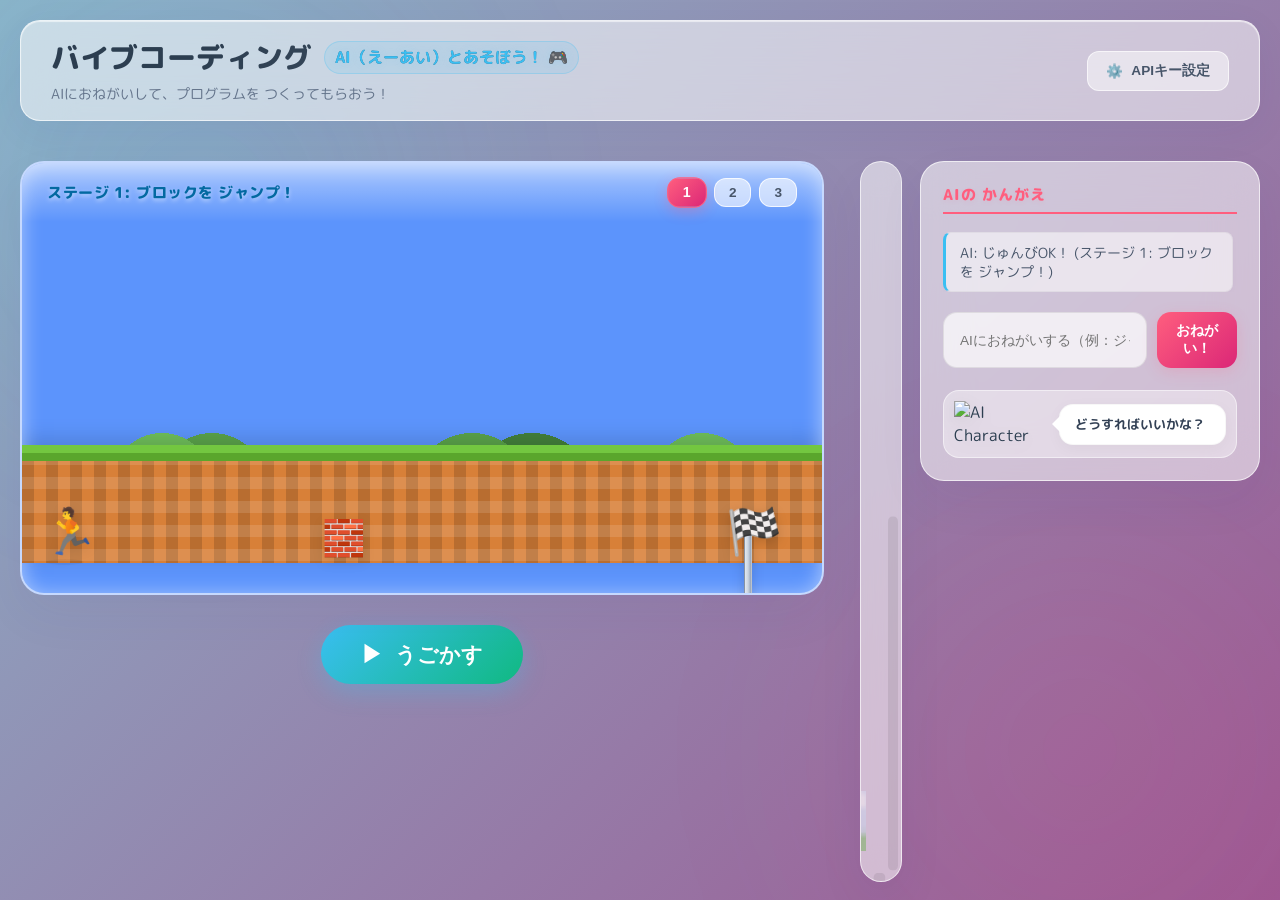
==== index.html @ 45558988 "Update index.html" ====
<!DOCTYPE html>
<html lang="ja">

<head>
    <meta charset="UTF-8">
    <meta name="viewport" content="width=device-width, initial-scale=1.0">
    <title>バイブコーディング | AIとあそぼう！ 🎮</title> 
    <!-- Google Fonts: Outfit & M PLUS Rounded 1c -->
    <link rel="preconnect" href="https://fonts.googleapis.com">
    <link rel="preconnect" href="https://fonts.gstatic.com" crossorigin>
    <link href="https://fonts.googleapis.com/css2?family=M+PLUS+Rounded+1c:wght@400;700;800&family=Outfit:wght@400;600;800&display=swap" rel="stylesheet">
    <link rel="stylesheet" href="css/style.css">
    <!-- Local Blockly Library -->
    <script src="script/vendor/blockly_compressed.js"></script>
    <script src="script/vendor/blocks_compressed.js"></script>
    <script src="script/vendor/javascript_compressed.js"></script>
    <script src="script/vendor/ja.js"></script> 
    <script src="script/vendor/msg/js/ja.js"></script>
    <script src="script/vendor/blockly.min.js"></script>
    <script src="script/vendor/blockly.min.js"></script>
    <script src="script/vendor/blockly.min.js"></script>
    <script src="script/vendor/blockly.min.js"></script>
    <script src="script/vendor/blockly.min.js"></script>
    <script src="script/vendor/blockly.min.js"></script>
    <script src="script/vendor/blockly.min.js"></script>
    <script src="script/vendor/blockly.min.js"></script>    
    <script src="script/vendor/blockly.min.js"></script>

</head>

<body>
    <!-- Dark Cyber-Neon Background Glows -->
    <div class="bg-glow bg-glow-1"></div>
    <div class="bg-glow bg-glow-2"></div>

    <header>
        <div id="header-main-content">
            <div class="header-titles">
                <h1>バイブコーディング <span>AI（えーあい）とあそぼう！ 🎮</span></h1>
                <p>AIにおねがいして、プログラムを つくってもらおう！</p>
            </div>
            <button id="api-toggle-btn" title="APIキー設定">
                <span class="gear-icon">⚙️</span>
                <span class="btn-text">APIキー設定</span>
            </button>
        </div>
        <div id="api-key-container" class="collapsed">
            <div class="api-key-inner">
                <div class="mode-selector">
                    <label>判定モード:</label>
                    <select id="mode-select">
                        <option value="gemini">🌐 Gemini API</option>
                        <option value="nlp">🧠 高度な自然言語処理</option>
                    </select>
                </div>
                <div id="gemini-settings">
                    <input type="password" id="api-key-input" placeholder="Gemini APIキーを入力してね">
                    <button id="save-api-key-btn">保存する</button>
                </div>
            </div>
        </div>
    </header>

    <main>
        <div id="blockly-div">
            <!-- Blockly workspace will be injected here -->
        </div>

        <div id="top-ui">
            <div id="preview-area">
                <!-- Cyber clouds drifting in background -->
                <div class="cyber-clouds">
                    <div class="cloud cloud-1">☁️</div>
                    <div class="cloud cloud-2">☁️</div>
                </div>
                
                <div class="stage-header">
                    <div class="preview-label" id="current-stage-label">ステージ 1: いわを ジャンプ！</div>
                    <div id="stage-selector">
                        <button class="stage-btn active" data-stage="1">1</button>
                        <button class="stage-btn" data-stage="2">2</button>
                        <button class="stage-btn" data-stage="3">3</button>
                    </div>
                </div>
                <div id="clear-message">クリア！おめでとう 🎉</div>
                <div id="game-world">
                    <div id="goal">🏁</div>
                    <div id="obstacles-container"></div>
                    <div id="player-shadow"></div>
                    <div id="player">👮</div>
                </div>
            </div>
            <button id="run-button">
                <span class="icon">▶</span> うごかす
            </button>
        </div>

        <div id="ai-side-panel">
            <div class="panel-header">AIの かんがえ</div>
            <div id="ai-log">
                <div class="log-entry system-msg">おねがいを まっているよ...</div>
            </div>
            <div id="vibe-input-container">
                <input type="text" id="vibe-input" placeholder="AIにおねがいする（例：ジャンプしてください / 右に進んでください / ゴールまで行きたいです / 障害物をよけてください）">
                <button id="vibe-btn">おねがい！</button>
            </div>
            <div id="ai-chara-container">
                <img src="assets/chara.svg" id="ai-chara" alt="AI Character">
                <div class="speech-bubble">どうすればいいかな？</div>
            </div>
        </div>

        <!-- AIの「手」アニメーション用コンテナ（今回は魔法の杖🪄） -->
        <div id="hand-container">
            <div id="ai-hand">🪄</div>
        </div>

        <!-- 魔法のきらきらパーティクルテール用コンテナ -->
        <div id="particle-container"></div>
    </main>

    <script src="script/main.js"></script>
</body>

</html>
---- css/style.css ----
:root {
    --primary: #ff5e7e;       /* Sweet Pink / Coral */
    --secondary: #3abff2;     /* Sky Blue */
    --accent: #9b5de5;        /* Dreamy Purple */
    --dark: #2c3e50;          /* Deep slate charcoal (highly readable) */
    --bg-dark: #f0f4f8;       /* Very soft bright background base */
    --panel-bg: rgba(255, 255, 255, 0.55); /* White glasspane */
    --panel-border: rgba(255, 255, 255, 0.65); /* Translucent white border */
    --panel-border-focus: rgba(255, 94, 126, 0.35);
    --glow-cyan: 0 0 15px rgba(58, 191, 242, 0.25);
    --glow-pink: 0 0 15px rgba(255, 94, 126, 0.25);
}

body {
    font-family: 'M PLUS Rounded 1c', 'Outfit', sans-serif;
    margin: 0;
    padding: 0;
    background-color: var(--bg-dark);
    background-image: linear-gradient(135deg, #8ab4c9 0%, #9d5893 100%);
    color: var(--dark);
    display: flex;
    flex-direction: column;
    min-height: 100vh;
    position: relative;
    overflow-x: hidden;
}

/* Background Glowing Pastel Blobs */
.bg-glow {
    position: fixed;
    width: 600px;
    height: 600px;
    border-radius: 50%;
    filter: blur(120px);
    z-index: -1;
    pointer-events: none;
    opacity: 0.35; /* Brighter opacity for bright pastel look */
    transition: all 1s ease;
}

.bg-glow-1 {
    background: radial-gradient(circle, rgba(58, 191, 242, 0.4) 0%, transparent 70%);
    top: -100px;
    left: -100px;
    animation: blob-float-1 25s infinite ease-in-out alternate;
}

.bg-glow-2 {
    background: radial-gradient(circle, rgba(255, 94, 126, 0.4) 0%, transparent 70%);
    bottom: -150px;
    right: -100px;
    animation: blob-float-2 30s infinite ease-in-out alternate;
}

@keyframes blob-float-1 {
    0% { transform: translate(0, 0) scale(1) rotate(0deg); }
    50% { transform: translate(150px, 100px) scale(1.2) rotate(180deg); }
    100% { transform: translate(50px, -50px) scale(0.9) rotate(360deg); }
}

@keyframes blob-float-2 {
    0% { transform: translate(0, 0) scale(1.2) rotate(0deg); }
    50% { transform: translate(-100px, -150px) scale(0.8) rotate(-180deg); }
    100% { transform: translate(100px, 50px) scale(1.1) rotate(-360deg); }
}

/* Floating Dreamy Glass Header */
header {
    margin: 20px;
    padding: 15px 30px;
    background: var(--panel-bg);
    backdrop-filter: blur(25px);
    -webkit-backdrop-filter: blur(25px);
    border: 1px solid var(--panel-border);
    border-radius: 20px;
    box-shadow: 0 10px 40px rgba(31, 38, 135, 0.05), inset 0 1px 1px rgba(255, 255, 255, 0.6);
    z-index: 1000;
    transition: border-color 0.3s;
}

header:hover {
    border-color: rgba(255, 255, 255, 0.9);
}

#header-main-content {
    display: flex;
    justify-content: space-between;
    align-items: center;
    gap: 20px;
}

.header-titles h1 {
    margin: 0;
    font-size: 1.8rem;
    font-weight: 800;
    background: linear-gradient(135deg, var(--dark) 30%, #475569 100%);
    -webkit-background-clip: text;
    -webkit-text-fill-color: transparent;
    display: flex;
    align-items: center;
    gap: 12px;
}

.header-titles h1 span {
    font-size: 1rem;
    font-weight: 700;
    padding: 4px 10px;
    background: rgba(58, 191, 242, 0.12);
    border: 1px solid rgba(58, 191, 242, 0.25);
    border-radius: 50px;
    color: var(--secondary);
    text-shadow: 0 0 8px rgba(58, 191, 242, 0.15);
    -webkit-text-fill-color: var(--secondary); /* override text gradient */
}

.header-titles p {
    margin: 5px 0 0 0;
    color: #64748b;
    font-size: 0.9rem;
    font-weight: 400;
}

/* API Config Toggle Button */
#api-toggle-btn {
    display: flex;
    align-items: center;
    gap: 8px;
    background: rgba(255, 255, 255, 0.5);
    border: 1px solid var(--panel-border);
    color: #475569;
    padding: 10px 18px;
    border-radius: 12px;
    cursor: pointer;
    font-weight: bold;
    font-size: 0.85rem;
    transition: all 0.3s cubic-bezier(0.4, 0, 0.2, 1);
}

#api-toggle-btn:hover {
    background: rgba(255, 255, 255, 0.85);
    border-color: var(--secondary);
    color: var(--dark);
    box-shadow: var(--glow-cyan);
    transform: translateY(-2px);
}

#api-toggle-btn:active {
    transform: translateY(0);
}

#api-toggle-btn .gear-icon {
    display: inline-block;
    transition: transform 0.6s ease;
}

#api-toggle-btn:hover .gear-icon {
    transform: rotate(90deg);
}

/* Collapsible API Panel */
#api-key-container {
    max-height: 0;
    overflow: hidden;
    transition: max-height 0.4s cubic-bezier(0.4, 0, 0.2, 1), margin-top 0.4s ease;
    opacity: 0;
}

#api-key-container.show {
    max-height: 160px;
    margin-top: 15px;
    opacity: 1;
}

.api-key-inner {
    display: flex;
    flex-direction: column;
    justify-content: center;
    gap: 12px;
    padding: 10px 0;
    border-top: 1px dashed rgba(0, 0, 0, 0.08);
}

.mode-selector {
    display: flex;
    align-items: center;
    gap: 10px;
    justify-content: center;
}

.mode-selector label {
    font-weight: 600;
    color: var(--dark);
}

.mode-selector select {
    background: rgba(255, 255, 255, 0.7);
    border: 1.5px solid rgba(0, 0, 0, 0.08);
    color: var(--dark);
    padding: 8px 12px;
    border-radius: 12px;
    outline: none;
    font-size: 0.9rem;
    font-family: 'M PLUS Rounded 1c', 'Outfit', sans-serif;
    transition: all 0.3s;
    cursor: pointer;
}

.mode-selector select:focus {
    border-color: var(--secondary);
    background: white;
    box-shadow: var(--glow-cyan);
}

#gemini-settings {
    display: flex;
    justify-content: center;
    gap: 12px;
}

#api-key-input {
    background: rgba(255, 255, 255, 0.7);
    border: 1.5px solid rgba(0, 0, 0, 0.08);
    color: var(--dark);
    padding: 10px 16px;
    border-radius: 12px;
    width: 320px;
    outline: none;
    font-size: 0.9rem;
    transition: all 0.3s;
}

#api-key-input:focus {
    border-color: var(--secondary);
    background: white;
    box-shadow: var(--glow-cyan);
}

#save-api-key-btn {
    padding: 10px 22px;
    background: linear-gradient(135deg, var(--secondary) 0%, #0284c7 100%);
    color: white;
    border: none;
    border-radius: 12px;
    cursor: pointer;
    font-weight: 800;
    transition: all 0.3s;
    box-shadow: 0 4px 15px rgba(58, 191, 242, 0.2);
}

#save-api-key-btn:hover {
    transform: translateY(-2px);
    box-shadow: var(--glow-cyan);
    filter: brightness(1.05);
}

/* Main Content Area */
main {
    flex: 1;
    width: 100%;
    position: relative;
    overflow: hidden;
    padding-bottom: 20px;
}

/* Blockly Workspace inside Glass Frame */
#blockly-div {
    width: calc(100% - 860px - 380px);
    height: calc(100% - 40px);
    position: absolute;
    top: 20px;
    left: 860px;
    background: var(--panel-bg);
    backdrop-filter: blur(15px);
    -webkit-backdrop-filter: blur(15px);
    border: 1px solid var(--panel-border);
    border-radius: 24px;
    box-shadow: 0 20px 50px rgba(31, 38, 135, 0.05);
    overflow: hidden;
    transition: border-color 0.3s;
}

#blockly-div:hover {
    border-color: rgba(255, 255, 255, 0.9);
}

/* UI Panel: Preview screen & Run button */
#top-ui {
    position: absolute;
    top: 20px;
    left: 20px;
    display: flex;
    flex-direction: column;
    align-items: center;
    gap: 20px;
    z-index: 100;
    pointer-events: none;
}

#preview-area {
    pointer-events: auto;
    width: 800px;
    height: 400px;
    background: #5c94fc; /* Classic vibrant Mario Sky Blue */
    border: 2px solid var(--panel-border);
    border-radius: 24px;
    box-shadow: 0 20px 50px rgba(31, 38, 135, 0.05), inset 0 2px 20px rgba(255, 255, 255, 0.5);
    display: flex;
    flex-direction: column;
    justify-content: flex-end;
    align-items: center;
    position: relative;
    overflow: hidden;
    padding-bottom: 30px;
    transition: all 0.3s ease;
}

#preview-area::before {
    content: '';
    position: absolute;
    bottom: 110px; /* Sits exactly on top of the 110px high game-world ground! */
    left: 0;
    width: 100%;
    height: 95px; /* Height of the hills */
    background: 
        radial-gradient(circle at 140px 95px, #73c740 50px, transparent 50px),
        radial-gradient(circle at 190px 100px, #5aa62c 55px, transparent 55px),
        radial-gradient(circle at 450px 105px, #5aa62c 60px, transparent 60px),
        radial-gradient(circle at 510px 110px, #3f7d1a 65px, transparent 65px),
        radial-gradient(circle at 680px 95px, #73c740 50px, transparent 50px);
    opacity: 0.85;
    z-index: 1; /* Render behind elements but on top of sky */
    pointer-events: none;
}

#preview-area:hover {
    border-color: rgba(255, 255, 255, 0.9);
    box-shadow: 0 20px 50px rgba(31, 38, 135, 0.08), 0 0 30px rgba(58, 191, 242, 0.1), inset 0 2px 20px rgba(255, 255, 255, 0.6);
}

/* Animated Dreamy Clouds */
.cyber-clouds {
    position: absolute;
    top: 60px;
    width: 100%;
    height: 100px;
    pointer-events: none;
    opacity: 0.8;
}

.cloud {
    position: absolute;
    font-size: 2.2rem;
    color: #ffffff;
    filter: drop-shadow(0 4px 8px rgba(255, 255, 255, 0.9)) drop-shadow(0 2px 4px rgba(31, 38, 135, 0.04));
}

.cloud-1 {
    left: -100px;
    animation: drift-cloud-1 35s infinite linear;
}

.cloud-2 {
    left: -150px;
    top: 40px;
    animation: drift-cloud-2 48s infinite linear;
    transform: scale(0.8);
    opacity: 0.7;
}

@keyframes drift-cloud-1 {
    0% { left: -50px; }
    100% { left: 850px; }
}

@keyframes drift-cloud-2 {
    0% { left: -50px; }
    100% { left: 850px; }
}

/* Stage Header info */
.stage-header {
    width: 100%;
    display: flex;
    justify-content: space-between;
    align-items: center;
    padding: 15px 25px;
    box-sizing: border-box;
    position: absolute;
    top: 0;
    background: linear-gradient(180deg, rgba(255, 255, 255, 0.5) 0%, transparent 100%);
    z-index: 10;
}

.preview-label {
    font-size: 0.95rem;
    font-weight: 800;
    color: #0369a1; /* High-readability ocean blue */
    text-shadow: 0 2px 4px rgba(255, 255, 255, 0.5);
    letter-spacing: 0.5px;
}

#stage-selector {
    display: flex;
    gap: 8px;
}

.stage-btn {
    background: rgba(255, 255, 255, 0.6);
    color: #475569;
    border: 1px solid rgba(255, 255, 255, 0.8);
    padding: 6px 14px;
    border-radius: 12px;
    font-weight: bold;
    cursor: pointer;
    font-size: 0.85rem;
    transition: all 0.3s cubic-bezier(0.4, 0, 0.2, 1);
}

.stage-btn:hover {
    background: rgba(255, 255, 255, 0.95);
    color: var(--secondary);
    border-color: var(--secondary);
}

.stage-btn.active {
    background: linear-gradient(135deg, var(--primary) 0%, #db2777 100%);
    color: white;
    border-color: var(--primary);
    box-shadow: 0 4px 12px rgba(255, 94, 126, 0.3);
    transform: scale(1.05);
}

/* Clear Message Banner */
#clear-message {
    position: absolute;
    top: 40%;
    left: 50%;
    transform: translate(-50%, -50%) scale(0);
    font-size: 3.5rem;
    font-weight: 800;
    background: linear-gradient(135deg, #e11d48 0%, #ff8e53 100%);
    -webkit-background-clip: text;
    -webkit-text-fill-color: transparent;
    filter: drop-shadow(0 4px 8px rgba(225, 29, 72, 0.2));
    opacity: 0;
    z-index: 200;
    pointer-events: none;
    transition: all 0.6s cubic-bezier(0.175, 0.885, 0.32, 1.4);
    letter-spacing: 2px;
}

#clear-message.show {
    transform: translate(-50%, -50%) scale(1);
    opacity: 1;
    animation: clear-bounce 0.8s infinite alternate ease-in-out 0.6s;
}

@keyframes clear-bounce {
    0% { transform: translate(-50%, -50%) scale(1); }
    100% { transform: translate(-50%, -58%) scale(1.05); }
}

/* Retro Pixel-Style Mario Dirt Ground */
#game-world {
    width: 100%;
    height: 110px;
    position: relative;
    border-top: 8px solid #73c740; /* Thick classic grass green border */
    background-color: #d88038; /* Classic Mario brick brown */
    background-image: 
        linear-gradient(rgba(255, 255, 255, 0.12) 50%, transparent 50%),
        linear-gradient(90deg, rgba(0, 0, 0, 0.15) 50%, transparent 50%);
    background-size: 24px 24px;
    box-shadow: inset 0 8px 0 #5aa62c, 0 -6px 20px rgba(0, 0, 0, 0.15); /* Grass shadow underneath grass border */
    z-index: 2;
}

/* Elements styles */
#player {
    position: absolute;
    bottom: 0;
    left: 20px;
    font-size: 45px;
    transition: left 0.5s ease-out, bottom 0.3s ease-out;
    z-index: 10;
    filter: drop-shadow(0 4px 6px rgba(0, 0, 0, 0.12));
}

#player-shadow {
    position: absolute;
    bottom: -2px;
    left: 20px;
    width: 38px;
    height: 6px;
    background: rgba(0, 0, 0, 0.12); /* Soft shadow on the bright grass */
    border-radius: 50%;
    transition: left 0.5s ease-out, transform 0.1s ease-out, opacity 0.1s ease-out;
    z-index: 5;
}

.obstacle {
    position: absolute;
    bottom: 0;
    font-size: 35px;
    filter: drop-shadow(0 4px 6px rgba(0, 0, 0, 0.1));
}

.hole {
    position: absolute;
    bottom: -6px;
    height: 118px; /* Cover the entire height of the ground */
    background: #090a16; /* Deep black abyss */
    border: 4px solid #e11d48; /* Warning red border */
    box-shadow: 0 0 15px rgba(225, 29, 72, 0.3);
    border-radius: 8px;
    z-index: 5;
}

#goal {
    position: absolute;
    bottom: 0;
    right: 40px; /* Shift slightly to align perfectly with flagpole */
    font-size: 45px;
    filter: drop-shadow(0 4px 6px rgba(0, 0, 0, 0.15));
    animation: flag-wave 2s infinite ease-in-out;
    z-index: 10;
}

@keyframes flag-wave {
    0%, 100% { transform: rotate(0deg) translateY(0); }
    50% { transform: rotate(8deg) translateY(-3px); }
}

#goal::before {
    content: '';
    position: absolute;
    bottom: -110px; /* Stretch down to the bottom of the ground */
    left: 18px;
    width: 6px;
    height: 155px; /* Flagpole height */
    background: linear-gradient(90deg, #e2e8f0, #cbd5e1, #94a3b8);
    border: 1px solid rgba(0, 0, 0, 0.15);
    border-radius: 3px;
    z-index: -1;
}

/* Premium Bright Gradient Action Button */
#run-button {
    pointer-events: auto;
    padding: 14px 40px;
    font-size: 1.3rem;
    font-weight: 800;
    color: white;
    background: linear-gradient(135deg, var(--secondary) 0%, #10b981 100%);
    border: none;
    border-radius: 50px;
    cursor: pointer;
    box-shadow: 0 8px 25px rgba(58, 191, 242, 0.3);
    transition: all 0.3s cubic-bezier(0.4, 0, 0.2, 1);
    display: flex;
    align-items: center;
    gap: 12px;
    margin-top: 10px;
}

#run-button:hover {
    transform: translateY(-4px) scale(1.04);
    box-shadow: 0 10px 30px rgba(58, 191, 242, 0.5);
    filter: brightness(1.05);
}

#run-button:active {
    transform: translateY(-1px) scale(0.98);
}

#run-button .icon {
    font-size: 1.4rem;
}

/* Dreamy Dashboard AI Panel */
#ai-side-panel {
    position: absolute;
    top: 20px;
    right: 20px;
    width: 340px;
    max-height: calc(100vh - 170px);
    background: var(--panel-bg);
    backdrop-filter: blur(25px);
    -webkit-backdrop-filter: blur(25px);
    border: 1px solid var(--panel-border);
    border-radius: 24px;
    box-shadow: 0 20px 50px rgba(31, 38, 135, 0.05);
    display: flex;
    flex-direction: column;
    padding: 22px;
    box-sizing: border-box;
    z-index: 100;
    transition: border-color 0.3s;
}

#ai-side-panel:hover {
    border-color: rgba(255, 94, 126, 0.3);
}

.panel-header {
    font-weight: 800;
    color: var(--primary);
    text-shadow: 0 2px 4px rgba(255, 94, 126, 0.1);
    margin-bottom: 18px;
    font-size: 0.95rem;
    border-bottom: 2px solid var(--primary);
    padding-bottom: 6px;
    letter-spacing: 1px;
}

#ai-log {
    flex: 1;
    overflow-y: auto;
    font-size: 0.85rem;
    margin-bottom: 20px;
    display: flex;
    flex-direction: column;
    gap: 10px;
    padding-right: 4px;
}

/* Scrollbar for AI log */
#ai-log::-webkit-scrollbar {
    width: 4px;
}

#ai-log::-webkit-scrollbar-track {
    background: rgba(0, 0, 0, 0.02);
}

#ai-log::-webkit-scrollbar-thumb {
    background: var(--primary);
    border-radius: 10px;
}

.log-entry {
    background: rgba(255, 255, 255, 0.55);
    border: 1px solid rgba(0, 0, 0, 0.04);
    border-left: 3.5px solid var(--secondary);
    padding: 10px 14px;
    border-radius: 8px;
    color: #475569;
    animation: fadeIn 0.4s cubic-bezier(0.4, 0, 0.2, 1);
    line-height: 1.4;
    box-shadow: 0 2px 6px rgba(31, 38, 135, 0.02);
}

.log-entry.system-msg {
    border-left-color: var(--accent);
}

@keyframes fadeIn {
    from {
        opacity: 0;
        transform: translateY(8px);
    }
    to {
        opacity: 1;
        transform: translateY(0);
    }
}

/* Vibe Input Box */
#vibe-input-container {
    display: flex;
    gap: 10px;
    margin-bottom: 22px;
}

#vibe-input {
    flex: 1;
    background: rgba(255, 255, 255, 0.7);
    border: 1.5px solid rgba(0, 0, 0, 0.08);
    color: var(--dark);
    padding: 12px 16px;
    border-radius: 14px;
    font-size: 0.85rem;
    outline: none;
    transition: all 0.3s;
}

#vibe-input:focus {
    border-color: var(--primary);
    background: white;
    box-shadow: var(--glow-pink);
}

#vibe-btn {
    padding: 10px 18px;
    background: linear-gradient(135deg, var(--primary) 0%, #db2777 100%);
    color: white;
    border: none;
    border-radius: 14px;
    cursor: pointer;
    font-weight: 800;
    font-size: 0.85rem;
    box-shadow: 0 4px 15px rgba(255, 94, 126, 0.2);
    transition: all 0.3s;
}

#vibe-btn:hover {
    transform: translateY(-2px);
    box-shadow: var(--glow-pink);
    filter: brightness(1.05);
}

/* Character display area */
#ai-chara-container {
    position: relative;
    display: flex;
    align-items: center;
    gap: 15px;
    background: rgba(255, 255, 255, 0.4);
    border: 1px solid rgba(255, 255, 255, 0.5);
    border-radius: 16px;
    padding: 10px;
}

#ai-chara {
    width: 90px;
    height: auto;
    filter: drop-shadow(0 4px 8px rgba(0, 0, 0, 0.06));
    animation: floating 3.5s ease-in-out infinite;
}

@keyframes floating {
    0%, 100% { transform: translateY(0) rotate(0deg); }
    50% { transform: translateY(-8px) rotate(2deg); }
}

.speech-bubble {
    flex: 1;
    background: white;
    color: #334155;
    padding: 10px 15px;
    border-radius: 14px;
    font-size: 0.8rem;
    font-weight: 700;
    position: relative;
    box-shadow: 0 4px 15px rgba(0, 0, 0, 0.04);
    border: 1px solid rgba(0, 0, 0, 0.03);
}

.speech-bubble::before {
    content: '';
    position: absolute;
    left: -8px;
    top: 50%;
    transform: translateY(-50%);
    border-width: 8px 8px 8px 0;
    border-style: solid;
    border-color: transparent white transparent transparent;
}

/* Magical particle system */
#hand-container {
    position: fixed;
    top: 0;
    left: 0;
    width: 100vw;
    height: 100vh;
    pointer-events: none;
    z-index: 9999;
}

#ai-hand {
    position: absolute;
    font-size: 55px;
    display: none;
    filter: drop-shadow(0 4px 12px rgba(0, 0, 0, 0.1));
    transition: all 0.8s cubic-bezier(0.19, 1, 0.22, 1);
}

.hand-grabbing {
    animation: wand-flick 0.3s ease;
}

@keyframes wand-flick {
    0% { transform: rotate(0deg) scale(1); }
    50% { transform: rotate(-25deg) scale(1.2); }
    100% { transform: rotate(0deg) scale(1); }
}

/* Particle sparkles generated in JS */
.sparkle-particle {
    position: absolute;
    width: 10px;
    height: 10px;
    border-radius: 50%;
    pointer-events: none;
    z-index: 9999;
    animation: spark-fade 0.8s forwards ease-out;
}

@keyframes spark-fade {
    0% {
        transform: scale(1.2) translate(0, 0);
        opacity: 1;
    }
    100% {
        transform: scale(0.1) translate(var(--dx), var(--dy));
        opacity: 0;
    }
}

/* Custom styled Blockly blocks inside SVG */
.blocklyPath {
    stroke-width: 3.5px !important;
    filter: drop-shadow(0 6px 10px rgba(31, 38, 135, 0.08)) !important;
}

.blocklyMainBackground {
    stroke: none !important;
}

.blocklyFlyoutBackground {
    fill: rgba(255, 255, 255, 0.85) !important;
    backdrop-filter: blur(15px);
    stroke: var(--panel-border) !important;
    stroke-width: 1px !important;
}

.blocklyWorkspaceBackground {
    fill: rgba(255, 255, 255, 0.1) !important;
}

.blocklySvg {
    background-color: transparent !important;
}

.blocklyScrollbarHandle {
    fill: rgba(0, 0, 0, 0.08) !important;
    rx: 4px;
}

.blocklyScrollbarHandle:hover {
    fill: rgba(0, 0, 0, 0.2) !important;
}

/* Responsive adjustments for tablet / mobile devices */
@media (max-width: 1250px) {
    main {
        display: flex;
        flex-direction: column;
        overflow-y: auto;
        overflow-x: hidden;
        padding-top: 10px;
    }

    #blockly-div {
        position: relative;
        top: 0;
        left: 0;
        width: calc(100% - 40px);
        height: 500px;
        margin: 0 auto;
        order: 2;
    }

    #top-ui {
        position: relative;
        top: 0;
        left: 0;
        width: 100%;
        padding: 0 20px;
        box-sizing: border-box;
        order: 1;
        pointer-events: auto;
    }

    #preview-area {
        width: 100%;
        max-width: 800px;
        height: 350px;
        margin: 0 auto;
    }

    #ai-side-panel {
        position: relative;
        top: 0;
        right: 0;
        width: calc(100% - 40px);
        max-width: 800px;
        margin: 20px auto;
        order: 3;
    }
}

@media (max-width: 600px) {
    header {
        margin: 10px;
        padding: 12px 20px;
    }

    .header-titles h1 {
        font-size: 1. 5rem;
        flex-direction: column;
        align-items: flex-start;
        gap: 6px;
    }

    .header-titles h1 span {
        font-size: 0.8rem;
    }

    .header-titles p {
        font-size: 0.8rem;
    }

    #api-toggle-btn {
        padding: 8px 12px;
    }

    #api-toggle-btn .btn-text {
        display: none;
    }

    .stage-btn {
        padding: 4px 8px;
        font-size: 0.8rem;
    }

    .preview-label {
        font-size: 0.8rem;
    }

    #clear-message {
        font-size: 2.2rem;
    }
}
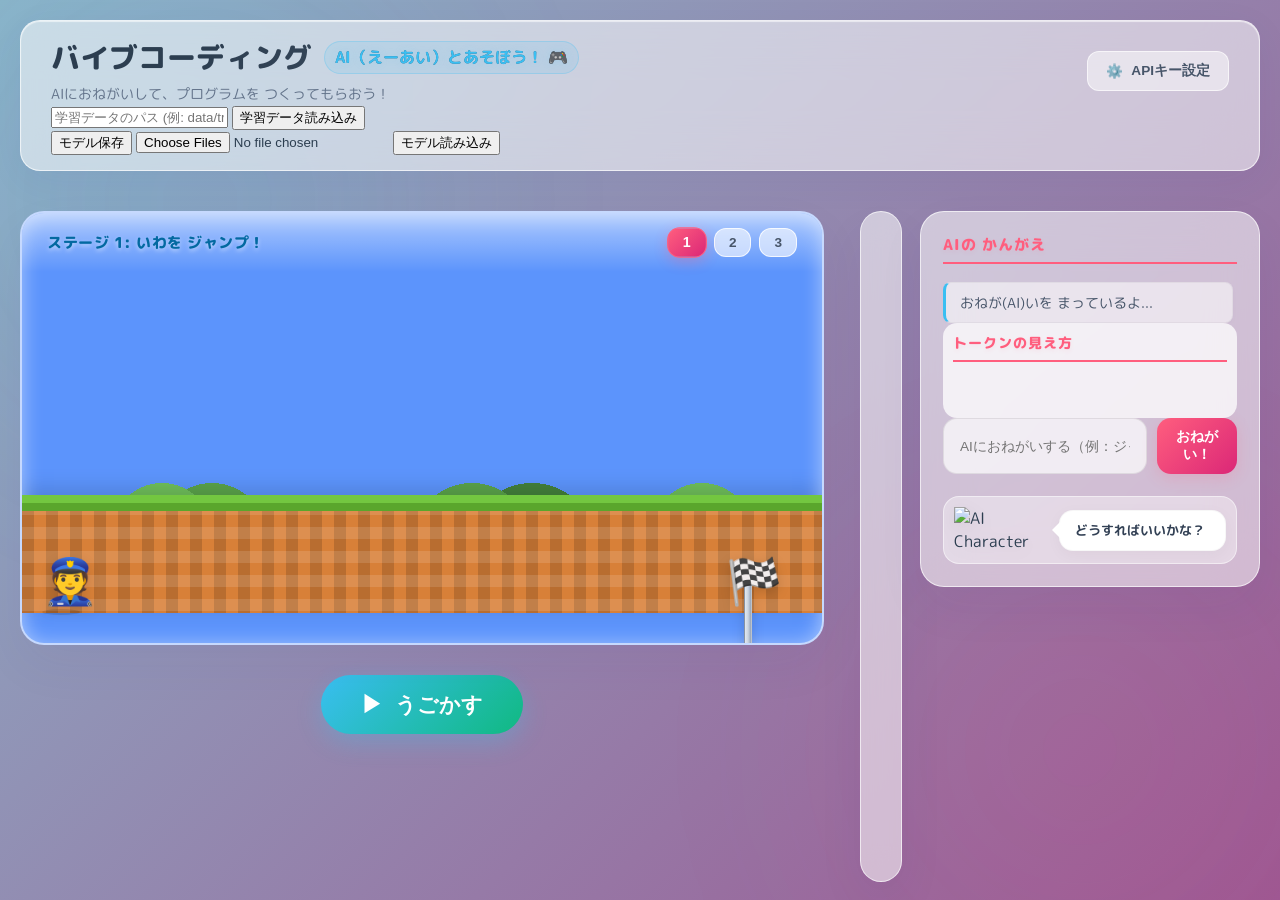
==== commit d7a4a5b9: "Merge branch 'AddRnnVer' into RNNVersion" ====
--- a/index.html
+++ b/index.html
@@ -14,17 +14,9 @@
     <script src="script/vendor/blockly_compressed.js"></script>
     <script src="script/vendor/blocks_compressed.js"></script>
     <script src="script/vendor/javascript_compressed.js"></script>
-    <script src="script/vendor/ja.js"></script> 
-    <script src="script/vendor/msg/js/ja.js"></script>
-    <script src="script/vendor/blockly.min.js"></script>
-    <script src="script/vendor/blockly.min.js"></script>
-    <script src="script/vendor/blockly.min.js"></script>
-    <script src="script/vendor/blockly.min.js"></script>
-    <script src="script/vendor/blockly.min.js"></script>
-    <script src="script/vendor/blockly.min.js"></script>
-    <script src="script/vendor/blockly.min.js"></script>
-    <script src="script/vendor/blockly.min.js"></script>    
-    <script src="script/vendor/blockly.min.js"></script>
+
+    <script src="script/vendor/ja.js"></script>
+    <script src="https://cdn.jsdelivr.net/npm/@tensorflow/tfjs"></script>
 
 </head>
 
@@ -58,6 +50,15 @@
                     <button id="save-api-key-btn">保存する</button>
                 </div>
             </div>
+        </div>
+        <div id="training-data-container">
+            <input type="text" id="training-data-path" placeholder="学習データのパス (例: data/train.txt)">
+            <button id="load-training-data-btn">学習データ読み込み</button>
+        </div>
+        <div id="model-io-container">
+            <button id="save-model-btn">モデル保存</button>
+            <input type="file" id="load-model-input" multiple accept=".json,.bin">
+            <button id="load-model-btn">モデル読み込み</button>
         </div>
     </header>
 
@@ -97,8 +98,19 @@
 
         <div id="ai-side-panel">
             <div class="panel-header">AIの かんがえ</div>
-            <div id="ai-log">
-                <div class="log-entry system-msg">おねがいを まっているよ...</div>
+
+            <div class="ai-thought-row">
+                <div id="ai-log">
+                    <div class="log-entry">おねが(AI)いを まっているよ...</div>
+                </div>
+                <div id="token-viz">
+                    <div class="panel-header small">トークンの見え方</div>
+                    <div id="token-viz-body">
+                        <svg id="token-viz-lines"></svg>
+                        <div id="token-viz-rows"></div>
+                    </div>
+                </div>
+
             </div>
             <div id="vibe-input-container">
                 <input type="text" id="vibe-input" placeholder="AIにおねがいする（例：ジャンプしてください / 右に進んでください / ゴールまで行きたいです / 障害物をよけてください）">
--- a/css/style.css
+++ b/css/style.css
@@ -264,6 +264,7 @@
 
 /* Blockly Workspace inside Glass Frame */
 #blockly-div {
+
     width: calc(100% - 860px - 380px);
     height: calc(100% - 40px);
     position: absolute;
@@ -582,6 +583,7 @@
     position: absolute;
     top: 20px;
     right: 20px;
+
     width: 340px;
     max-height: calc(100vh - 170px);
     background: var(--panel-bg);
@@ -600,6 +602,66 @@
 
 #ai-side-panel:hover {
     border-color: rgba(255, 94, 126, 0.3);
+}
+
+.panel-header.small {
+    font-size: 0.9rem;
+    margin-bottom: 6px;
+}
+
+#token-viz {
+    background: rgba(255, 255, 255, 0.75);
+    border-radius: 14px;
+    padding: 10px;
+    position: relative;
+    overflow: hidden;
+}
+
+#token-viz-body {
+    position: relative;
+    min-height: 40px;
+    max-height: 500px;
+    overflow-y: auto;
+}
+
+#token-viz-lines {
+    position: absolute;
+    inset: 0;
+    width: 100%;
+    height: 100%;
+    pointer-events: none;
+}
+
+#token-viz-rows {
+    position: relative;
+    display: flex;
+    flex-direction: column;
+    gap: 8px;
+    z-index: 1;
+}
+
+.token-row {
+    display: flex;
+    align-items: center;
+    gap: 6px;
+    flex-wrap: wrap;
+}
+
+.token-node {
+    display: inline-flex;
+    align-items: baseline;
+    gap: 4px;
+    padding: 2px 6px;
+    border-radius: 10px;
+    background: rgba(78, 205, 196, 0.2);
+    color: #2c3e50;
+    font-weight: 700;
+}
+
+.token-meta {
+    font-size: 0.65em;
+    font-weight: 400;
+    opacity: 0.7;
 }
 
 .panel-header {
@@ -617,12 +679,13 @@
     flex: 1;
     overflow-y: auto;
     font-size: 0.85rem;
-    margin-bottom: 20px;
+    margin-bottom: 0;
     display: flex;
     flex-direction: column;
     gap: 10px;
     padding-right: 4px;
 }
+
 
 /* Scrollbar for AI log */
 #ai-log::-webkit-scrollbar {
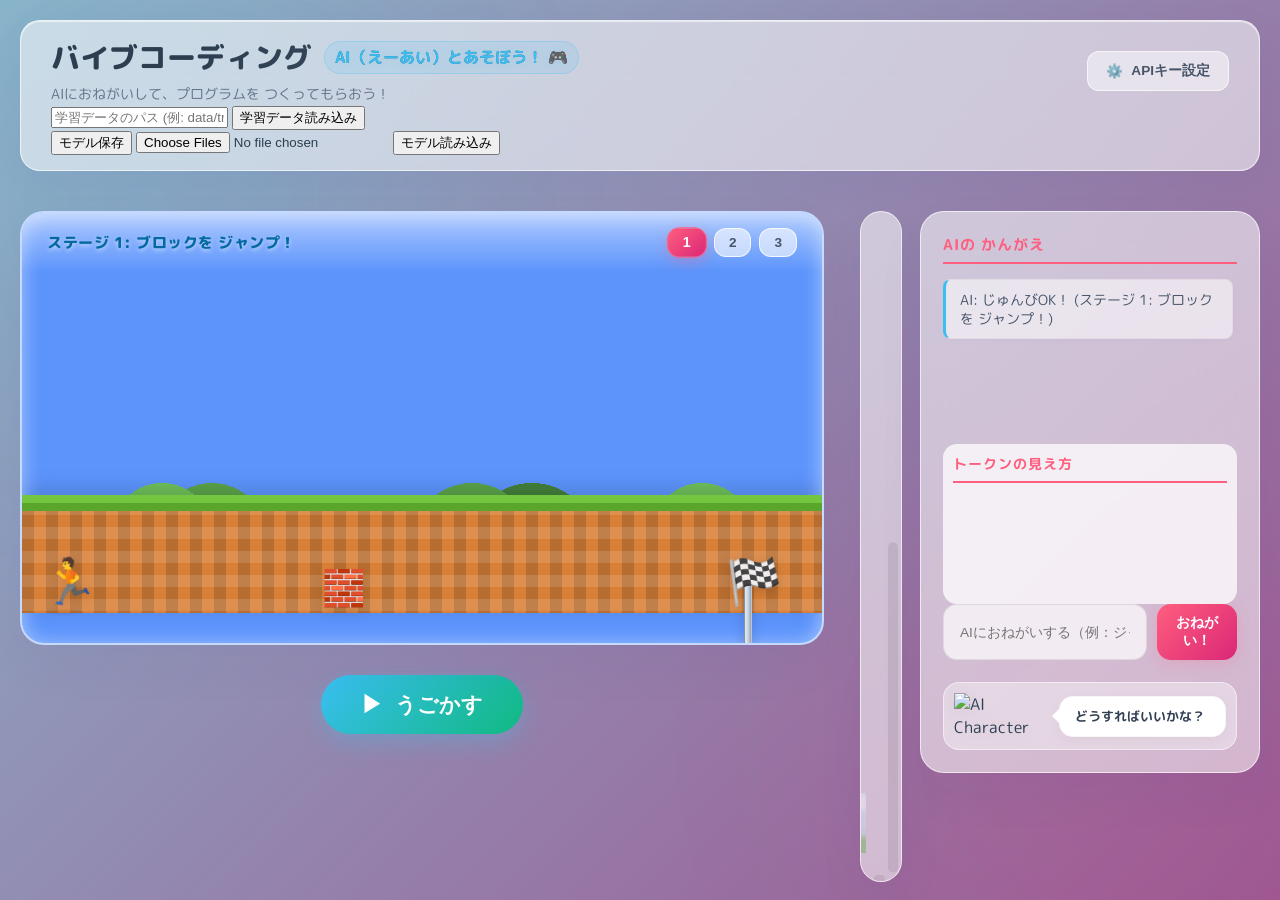
==== commit 67b40f69: "commit." ====
--- a/index.html
+++ b/index.html
@@ -110,7 +110,7 @@
                         <div id="token-viz-rows"></div>
                     </div>
                 </div>
-
+                
             </div>
             <div id="vibe-input-container">
                 <input type="text" id="vibe-input" placeholder="AIにおねがいする（例：ジャンプしてください / 右に進んでください / ゴールまで行きたいです / 障害物をよけてください）">
--- a/css/style.css
+++ b/css/style.css
@@ -604,6 +604,15 @@
     border-color: rgba(255, 94, 126, 0.3);
 }
 
+.ai-thought-row {
+    display: flex;
+    flex-direction: column;
+    gap: 15px;
+    min-height: 300px;
+    flex: 1;
+    overflow: hidden;
+}
+
 .panel-header.small {
     font-size: 0.9rem;
     margin-bottom: 6px;
@@ -615,12 +624,14 @@
     padding: 10px;
     position: relative;
     overflow: hidden;
+    flex: 0 0 140px;
+    display: flex;
+    flex-direction: column;
 }
 
 #token-viz-body {
     position: relative;
-    min-height: 40px;
-    max-height: 500px;
+    flex: 1;
     overflow-y: auto;
 }
 
@@ -664,7 +675,7 @@
     opacity: 0.7;
 }
 
-.panel-header {
+/* .panel-header {
     font-weight: 800;
     color: var(--primary);
     text-shadow: 0 2px 4px rgba(255, 94, 126, 0.1);
@@ -673,6 +684,16 @@
     border-bottom: 2px solid var(--primary);
     padding-bottom: 6px;
     letter-spacing: 1px;
+} */
+
+.panel-header {
+    font-weight: bold;
+    color: var(--primary);
+    margin-bottom: 15px;
+    font-size: 0.95rem;
+    border-bottom: 2px solid var(--primary);
+    padding-bottom: 6px;
+    letter-spacing: 1px;
 }
 
 #ai-log {
@@ -684,6 +705,7 @@
     flex-direction: column;
     gap: 10px;
     padding-right: 4px;
+    min-height: 150px;
 }
 
 
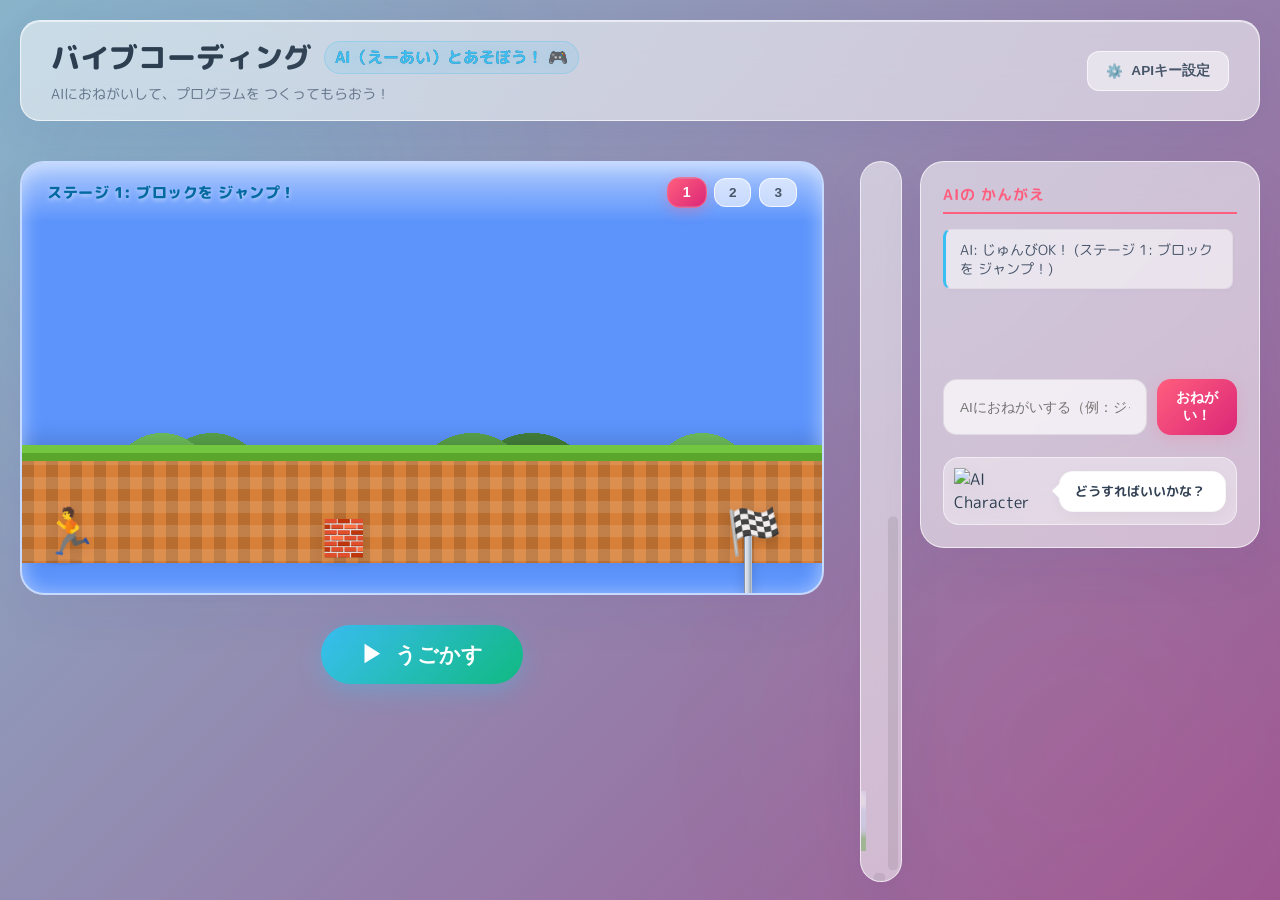
==== commit 788e8d1f: "Update index.html" ====
--- a/index.html
+++ b/index.html
@@ -14,9 +14,10 @@
     <script src="script/vendor/blockly_compressed.js"></script>
     <script src="script/vendor/blocks_compressed.js"></script>
     <script src="script/vendor/javascript_compressed.js"></script>
-
-    <script src="script/vendor/ja.js"></script>
-    <script src="https://cdn.jsdelivr.net/npm/@tensorflow/tfjs"></script>
+    <script src="script/vendor/ja.js"></script> 
+    <script src="script/vendor/msg/js/ja.js"></script>
+    <script src="script/vendor/blockly.min.js"></script>
+    <script src="script/vendor/blockly.min.js"></script>
 
 </head>
 
@@ -51,15 +52,6 @@
                 </div>
             </div>
         </div>
-        <div id="training-data-container">
-            <input type="text" id="training-data-path" placeholder="学習データのパス (例: data/train.txt)">
-            <button id="load-training-data-btn">学習データ読み込み</button>
-        </div>
-        <div id="model-io-container">
-            <button id="save-model-btn">モデル保存</button>
-            <input type="file" id="load-model-input" multiple accept=".json,.bin">
-            <button id="load-model-btn">モデル読み込み</button>
-        </div>
     </header>
 
     <main>
@@ -73,7 +65,7 @@
                 <div class="cyber-clouds">
                     <div class="cloud cloud-1">☁️</div>
                     <div class="cloud cloud-2">☁️</div>
-                </div>
+                </div>  
                 
                 <div class="stage-header">
                     <div class="preview-label" id="current-stage-label">ステージ 1: いわを ジャンプ！</div>
@@ -98,19 +90,8 @@
 
         <div id="ai-side-panel">
             <div class="panel-header">AIの かんがえ</div>
-
-            <div class="ai-thought-row">
-                <div id="ai-log">
-                    <div class="log-entry">おねが(AI)いを まっているよ...</div>
-                </div>
-                <div id="token-viz">
-                    <div class="panel-header small">トークンの見え方</div>
-                    <div id="token-viz-body">
-                        <svg id="token-viz-lines"></svg>
-                        <div id="token-viz-rows"></div>
-                    </div>
-                </div>
-                
+            <div id="ai-log">
+                <div class="log-entry system-msg">おねがいを まっているよ...</div>
             </div>
             <div id="vibe-input-container">
                 <input type="text" id="vibe-input" placeholder="AIにおねがいする（例：ジャンプしてください / 右に進んでください / ゴールまで行きたいです / 障害物をよけてください）">
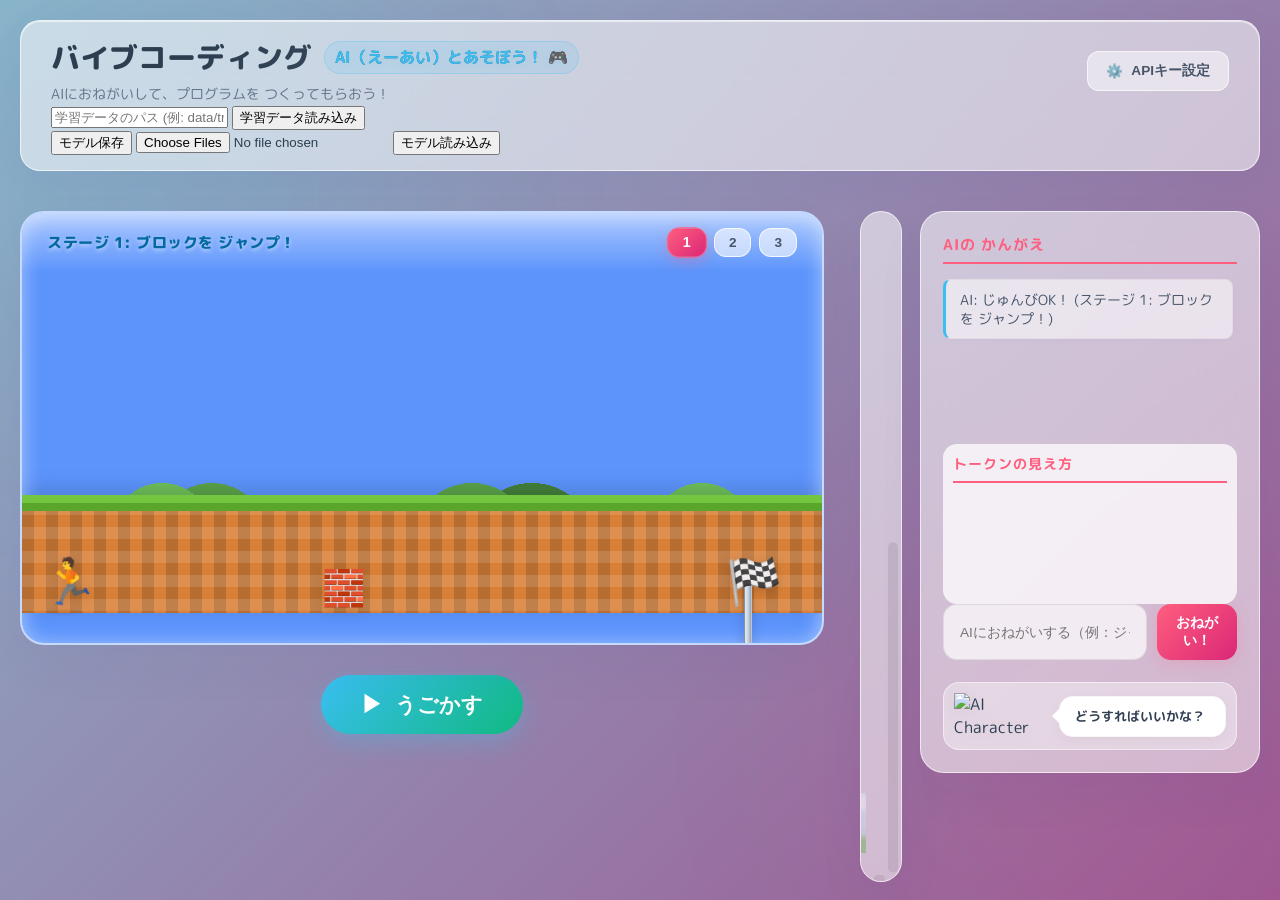
==== commit 059079aa: "Merge a98c1b1055614b2998587a73bba80dcdc502a3ca into 788e8d1f3e4d859186ba0260602003989980f13a" ====
--- a/index.html
+++ b/index.html
@@ -9,15 +9,14 @@
     <link rel="preconnect" href="https://fonts.googleapis.com">
     <link rel="preconnect" href="https://fonts.gstatic.com" crossorigin>
     <link href="https://fonts.googleapis.com/css2?family=M+PLUS+Rounded+1c:wght@400;700;800&family=Outfit:wght@400;600;800&display=swap" rel="stylesheet">
-    <link rel="stylesheet" href="css/style.css">
+    <link rel="stylesheet" href="css/style.css">  
     <!-- Local Blockly Library -->
     <script src="script/vendor/blockly_compressed.js"></script>
     <script src="script/vendor/blocks_compressed.js"></script>
     <script src="script/vendor/javascript_compressed.js"></script>
-    <script src="script/vendor/ja.js"></script> 
-    <script src="script/vendor/msg/js/ja.js"></script>
-    <script src="script/vendor/blockly.min.js"></script>
-    <script src="script/vendor/blockly.min.js"></script>
+
+    <script src="script/vendor/ja.js"></script>
+    <script src="https://cdn.jsdelivr.net/npm/@tensorflow/tfjs"></script>
 
 </head>
 
@@ -51,6 +50,15 @@
                     <button id="save-api-key-btn">保存する</button>
                 </div>
             </div>
+        </div>
+        <div id="training-data-container">
+            <input type="text" id="training-data-path" placeholder="学習データのパス (例: data/train.txt)">
+            <button id="load-training-data-btn">学習データ読み込み</button>
+        </div>
+        <div id="model-io-container">
+            <button id="save-model-btn">モデル保存</button>
+            <input type="file" id="load-model-input" multiple accept=".json,.bin">
+            <button id="load-model-btn">モデル読み込み</button>
         </div>
     </header>
 
@@ -90,8 +98,19 @@
 
         <div id="ai-side-panel">
             <div class="panel-header">AIの かんがえ</div>
-            <div id="ai-log">
-                <div class="log-entry system-msg">おねがいを まっているよ...</div>
+
+            <div class="ai-thought-row">
+                <div id="ai-log">
+                    <div class="log-entry">おねが(AI)いを まっているよ...</div>
+                </div>
+                <div id="token-viz">
+                    <div class="panel-header small">トークンの見え方</div>
+                    <div id="token-viz-body">
+                        <svg id="token-viz-lines"></svg>
+                        <div id="token-viz-rows"></div>
+                    </div>
+                </div>
+                
             </div>
             <div id="vibe-input-container">
                 <input type="text" id="vibe-input" placeholder="AIにおねがいする（例：ジャンプしてください / 右に進んでください / ゴールまで行きたいです / 障害物をよけてください）">
@@ -112,7 +131,7 @@
         <div id="particle-container"></div>
     </main>
 
-    <script src="script/main.js"></script>
+    <script src="script/main.js"></script>  
 </body>
 
 </html> 
